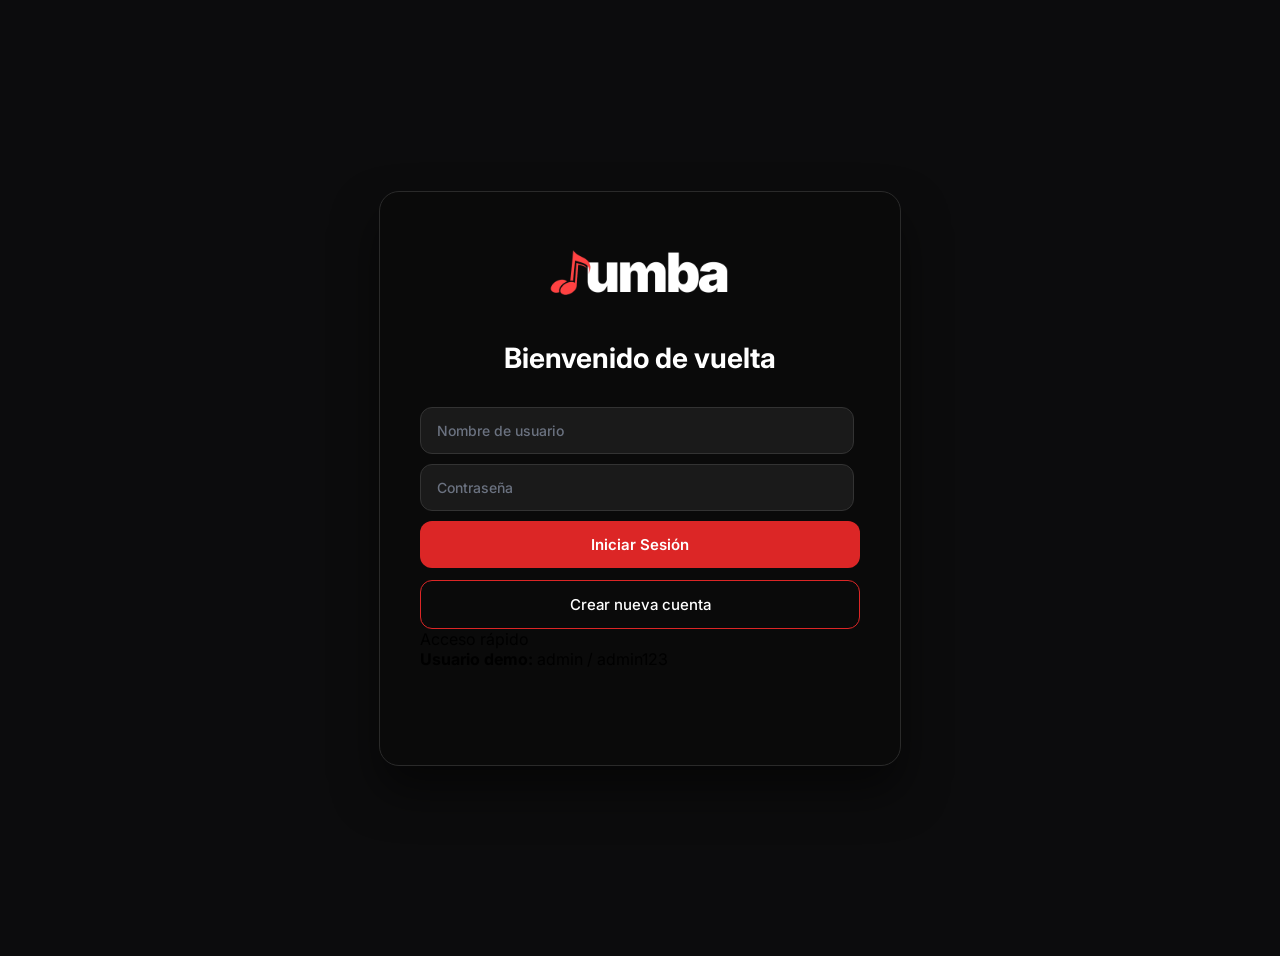
==== Rumba v1/login.html @ 4df3c46f "Primer commit - estructura inicial del proyecto" ====
<!DOCTYPE html>
<html lang="es">

<head>
    <meta charset="UTF-8">
    <meta name="viewport" content="width=device-width, initial-scale=1.0">
    <title>Login - Rumba</title>
    <link rel="stylesheet" href="style2.css">
    <link rel="stylesheet" href="login.css">
    <link href="https://fonts.googleapis.com/css2?family=Inter:wght@300;400;500;600;700;900&display=swap"
        rel="stylesheet" />
</head>

<body>
    <div class="login-container">
        <div class="login-card">
            <div class="logo-wrapper">
                <img class="logo-img" src="logo.png" alt="Rumba">
            </div>

            <h2>Bienvenido de vuelta</h2>

            <div class="input-group">
                <input type="text" id="username" placeholder="Nombre de usuario" autocomplete="off">
            </div>

            <div class="input-group">
                <input type="password" id="password" placeholder="Contraseña">
            </div>

            <button class="btn-login" onclick="login()">Iniciar Sesión</button>
            <button class="btn-register" onclick="register()">Crear nueva cuenta</button>

            <div class="divider">
                <span>Acceso rápido</span>
            </div>

            <div class="info-text">
                <strong>Usuario demo:</strong> admin / admin123
            </div>

            <div id="message" class="message"></div>
        </div>
    </div>

    <script src="Java/app.js"></script>
</body>

</html>
---- Rumba v1/style2.css ----
/* ============================================
   LOGIN PAGE - ESTILOS ESPECÍFICOS
   TODOS LOS COLORES DEFINIDOS DIRECTAMENTE
   ============================================ */

/* Contenedor principal - fondo negro */

* {
    font-family: 'Inter', sans-serif;
}

body {
    background: #0C0C0D;
}

.login-container {
    display: flex;
    justify-content: center;
    align-items: center;
    min-height: 100vh;
    padding: 20px;
    background: #0C0C0D;
}

/* Tarjeta de login - fondo negro con efecto sutil */
.login-card {
    background: #0A0A0A;
    border: 1px solid #2A2A2A;
    border-radius: 20px;
    padding: 48px 40px;
    width: 100%;
    max-width: 440px;
    box-shadow: 0 25px 45px rgba(0, 0, 0, 0.5);
}

/* Logo */
.logo-wrapper {
    text-align: center;
    margin-bottom: 32px;
}

.logo-img {
    height: 65px;
    width: auto;
}

/* Título - texto blanco */
.login-card h2 {
    text-align: center;
    font-size: 28px;
    font-weight: 700;
    color: #FFFFFF;
    margin-bottom: 32px;
}

/* Campos de entrada */
.input-group {
    margin-bottom: 10px;
}

.input-group input {
    width: 91%;
    padding: 14px 16px;
    background: #1A1A1A;
    border: 1px solid #333333;
    border-radius: 12px;
    color: #FFFFFF;
    font-size: 14px;
    font-weight: 500;
}

.input-group input:focus {
    outline: none;
    border-color: #DC2626;
    background: #222222;
}

.input-group input::placeholder {
    color: #6B7280;
}

/* Botón de inicio de sesión */
.btn-login {
    width: 100%;
    padding: 14px;
    background: #DC2626;
    color: #FFFFFF;
    border: none;
    border-radius: 12px;
    font-weight: 600;
    font-size: 15px;
    cursor: pointer;
    margin-bottom: 12px;
    transition: background 0.2s;
}

.btn-login:hover {
    background: #EF4444;
}

/* Botón de registro */
.btn-register {
    width: 100%;
    padding: 14px;
    background: transparent;
    color: #FFFFFF;
    border: 1px solid #DC2626;
    border-radius: 12px;
    font-weight: 500;
    font-size: 15px;
    cursor: pointer;
    transition: all 0.2s;
}

.btn-register:hover {
    background: rgba(220, 38, 38, 0.1);
    border-color: #EF4444;
}

/* Mensajes */
.message {
    margin-top: 24px;
    text-align: center;
    font-size: 13px;
    padding: 12px;
    border-radius: 10px;
}

.message.error {
    color: #F87171;
    background: rgba(220, 38, 38, 0.1);
}

.message.success {
    color: #4ADE80;
    background: rgba(74, 222, 128, 0.1);
}

/* Responsive */
@media (max-width: 480px) {
    .login-card {
        padding: 32px 24px;
        max-width: 95%;
    }

    .login-card h2 {
        font-size: 24px;
    }

    .logo-img {
        height: 50px;
    }

    .btn-login,
    .btn-register {
        padding: 12px;
    }
}
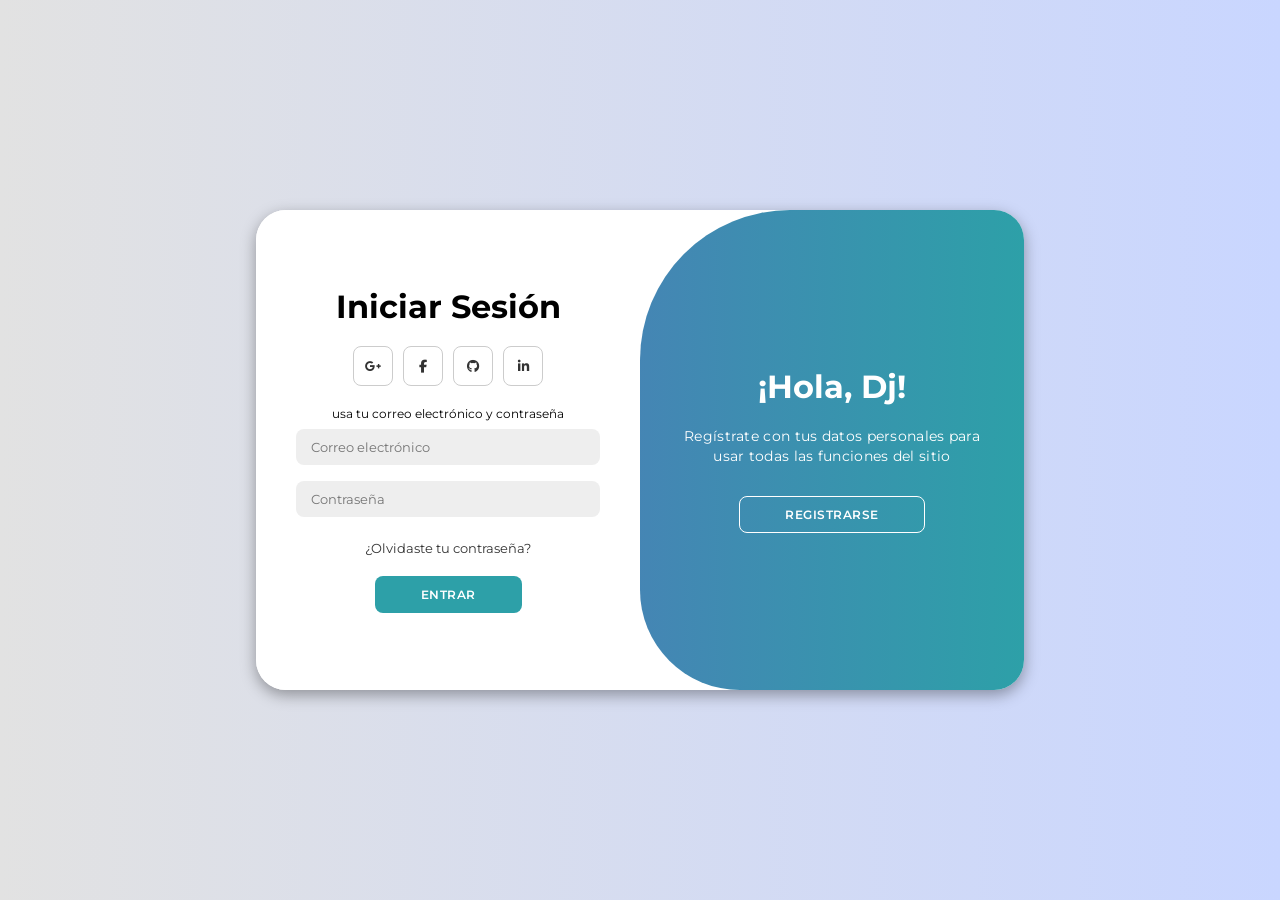
==== commit 81cf23c6: "Mejora en el login" ====
--- a/Rumba v1/login.html
+++ b/Rumba v1/login.html
@@ -2,48 +2,66 @@
 <html lang="es">
 
 <head>
-    <meta charset="UTF-8">
-    <meta name="viewport" content="width=device-width, initial-scale=1.0">
-    <title>Login - Rumba</title>
-    <link rel="stylesheet" href="style2.css">
-    <link rel="stylesheet" href="login.css">
-    <link href="https://fonts.googleapis.com/css2?family=Inter:wght@300;400;500;600;700;900&display=swap"
-        rel="stylesheet" />
+  <meta charset="UTF-8" />
+  <meta name="viewport" content="width=device-width, initial-scale=1.0" />
+  <link rel="stylesheet" href="https://cdnjs.cloudflare.com/ajax/libs/font-awesome/6.4.2/css/all.min.css" />
+  <link rel="stylesheet" href="estilos/styles.css" />
+  <title>Página de Inicio de Sesión | Caged coder</title>
 </head>
 
 <body>
-    <div class="login-container">
-        <div class="login-card">
-            <div class="logo-wrapper">
-                <img class="logo-img" src="logo.png" alt="Rumba">
-            </div>
+  <div class="container" id="container">
+    <div class="form-container sign-up">
+      <form>
+        <h1>Crear Cuenta</h1>
+        <div class="social-icons">
+          <a href="#" class="icon"><i class="fa-brands fa-google-plus-g"></i></a>
+          <a href="#" class="icon"><i class="fa-brands fa-facebook-f"></i></a>
+          <a href="#" class="icon"><i class="fa-brands fa-github"></i></a>
+          <a href="#" class="icon"><i class="fa-brands fa-linkedin-in"></i></a>
+        </div>
+        <span>usa tu correo electrónico para registrarte</span>
+        <input type="text" placeholder="Nombre" />
+        <input type="email" placeholder="Correo electrónico" />
+        <input type="password" placeholder="Contraseña" />
+        <button>Registrarse</button>
+      </form>
+    </div>
+    <div class="form-container sign-in">
+      <form>
+        <h1>Iniciar Sesión</h1>
+        <div class="social-icons">
+          <a href="#" class="icon"><i class="fa-brands fa-google-plus-g"></i></a>
+          <a href="#" class="icon"><i class="fa-brands fa-facebook-f"></i></a>
+          <a href="#" class="icon"><i class="fa-brands fa-github"></i></a>
+          <a href="#" class="icon"><i class="fa-brands fa-linkedin-in"></i></a>
+        </div>
+        <span>usa tu correo electrónico y contraseña</span>
+        <input type="email" placeholder="Correo electrónico" />
+        <input type="password" placeholder="Contraseña" />
+        <a href="#">¿Olvidaste tu contraseña?</a>
+        <button>Entrar</button>
+      </form>
+    </div>
+    <div class="toggle-container">
+      <div class="toggle">
+        <div class="toggle-panel toggle-left">
+          <h1>¡Bienvenido de nuevo!</h1>
+          <p>Ingresa tus datos personales para usar todas las funciones del sitio</p>
+          <button class="hidden" id="login">Iniciar Sesión</button>
+        </div>
+        <div class="toggle-panel toggle-right">
+          <h1>¡Hola, Dj!</h1>
+          <p>
+            Regístrate con tus datos personales para usar todas las funciones del sitio
+          </p>
+          <button class="hidden" id="register">Registrarse</button>
+        </div>
+      </div>
+    </div>
+  </div>
 
-            <h2>Bienvenido de vuelta</h2>
-
-            <div class="input-group">
-                <input type="text" id="username" placeholder="Nombre de usuario" autocomplete="off">
-            </div>
-
-            <div class="input-group">
-                <input type="password" id="password" placeholder="Contraseña">
-            </div>
-
-            <button class="btn-login" onclick="login()">Iniciar Sesión</button>
-            <button class="btn-register" onclick="register()">Crear nueva cuenta</button>
-
-            <div class="divider">
-                <span>Acceso rápido</span>
-            </div>
-
-            <div class="info-text">
-                <strong>Usuario demo:</strong> admin / admin123
-            </div>
-
-            <div id="message" class="message"></div>
-        </div>
-    </div>
-
-    <script src="Java/app.js"></script>
+  <script src="Java/Login.js"></script>
 </body>
 
 </html>
--- a/Rumba v1/estilos/styles.css
+++ b/Rumba v1/estilos/styles.css
@@ -0,0 +1,210 @@
+@import url('https://fonts.googleapis.com/css2?family=Montserrat:wght@300;400;500;600;700&display=swap');
+
+*{
+    margin: 0;
+    padding: 0;
+    box-sizing: border-box;
+    font-family: 'Montserrat', sans-serif;
+}
+
+body{
+    background-color: #c9d6ff;
+    background: linear-gradient(to right, #e2e2e2, #c9d6ff);
+    display: flex;
+    align-items: center;
+    justify-content: center;
+    flex-direction: column;
+    height: 100vh;
+}
+
+.container{
+    background-color: #fff;
+    border-radius: 30px;
+    box-shadow: 0 5px 15px rgba(0, 0, 0, 0.35);
+    position: relative;
+    overflow: hidden;
+    width: 768px;
+    max-width: 100%;
+    min-height: 480px;
+}
+
+.container p{
+    font-size: 14px;
+    line-height: 20px;
+    letter-spacing: 0.3px;
+    margin: 20px 0;
+}
+
+.container span{
+    font-size: 12px;
+}
+
+.container a{
+    color: #333;
+    font-size: 13px;
+    text-decoration: none;
+    margin: 15px 0 10px;
+}
+
+.container button{
+    background-color: #2da0a8;
+    color: #fff;
+    font-size: 12px;
+    padding: 10px 45px;
+    border: 1px solid transparent;
+    border-radius: 8px;
+    font-weight: 600;
+    letter-spacing: 0.5px;
+    text-transform: uppercase;
+    margin-top: 10px;
+    cursor: pointer;
+}
+
+.container button.hidden{
+    background-color: transparent;
+    border-color: #fff;
+}
+
+.container form{
+    background-color: #fff;
+    display: flex;
+    align-items: center;
+    justify-content: center;
+    flex-direction: column;
+    padding: 0 40px;
+    height: 100%;
+}
+
+.container input{
+    background-color: #eee;
+    border: none;
+    margin: 8px 0;
+    padding: 10px 15px;
+    font-size: 13px;
+    border-radius: 8px;
+    width: 100%;
+    outline: none;
+}
+
+.form-container{
+    position: absolute;
+    top: 0;
+    height: 100%;
+    transition: all 0.6s ease-in-out;
+}
+
+.sign-in{
+    left: 0;
+    width: 50%;
+    z-index: 2;
+}
+
+.container.active .sign-in{
+    transform: translateX(100%);
+}
+
+.sign-up{
+    left: 0;
+    width: 50%;
+    opacity: 0;
+    z-index: 1;
+}
+
+.container.active .sign-up{
+    transform: translateX(100%);
+    opacity: 1;
+    z-index: 5;
+    animation: move 0.6s;
+}
+
+@keyframes move{
+    0%, 49.99%{
+        opacity: 0;
+        z-index: 1;
+    }
+    50%, 100%{
+        opacity: 1;
+        z-index: 5;
+    }
+}
+
+.social-icons{
+    margin: 20px 0;
+}
+
+.social-icons a{
+    border: 1px solid #ccc;
+    border-radius: 20%;
+    display: inline-flex;
+    justify-content: center;
+    align-items: center;
+    margin: 0 3px;
+    width: 40px;
+    height: 40px;
+}
+
+.toggle-container{
+    position: absolute;
+    top: 0;
+    left: 50%;
+    width: 50%;
+    height: 100%;
+    overflow: hidden;
+    transition: all 0.6s ease-in-out;
+    border-radius: 150px 0 0 100px;
+    z-index: 1000;
+}
+
+.container.active .toggle-container{
+    transform: translateX(-100%);
+    border-radius: 0 150px 100px 0;
+}
+
+.toggle{
+    background-color: #2da0a8;
+    height: 100%;
+    background: linear-gradient(to right, #5c6bc0, #2da0a8);
+    color: #fff;
+    position: relative;
+    left: -100%;
+    height: 100%;
+    width: 200%;
+    transform: translateX(0);
+    transition: all 0.6s ease-in-out;
+}
+
+.container.active .toggle{
+    transform: translateX(50%);
+}
+
+.toggle-panel{
+    position: absolute;
+    width: 50%;
+    height: 100%;
+    display: flex;
+    align-items: center;
+    justify-content: center;
+    flex-direction: column;
+    padding: 0 30px;
+    text-align: center;
+    top: 0;
+    transform: translateX(0);
+    transition: all 0.6s ease-in-out;
+}
+
+.toggle-left{
+    transform: translateX(-200%);
+}
+
+.container.active .toggle-left{
+    transform: translateX(0);
+}
+
+.toggle-right{
+    right: 0;
+    transform: translateX(0);
+}
+
+.container.active .toggle-right{
+    transform: translateX(200%);
+}
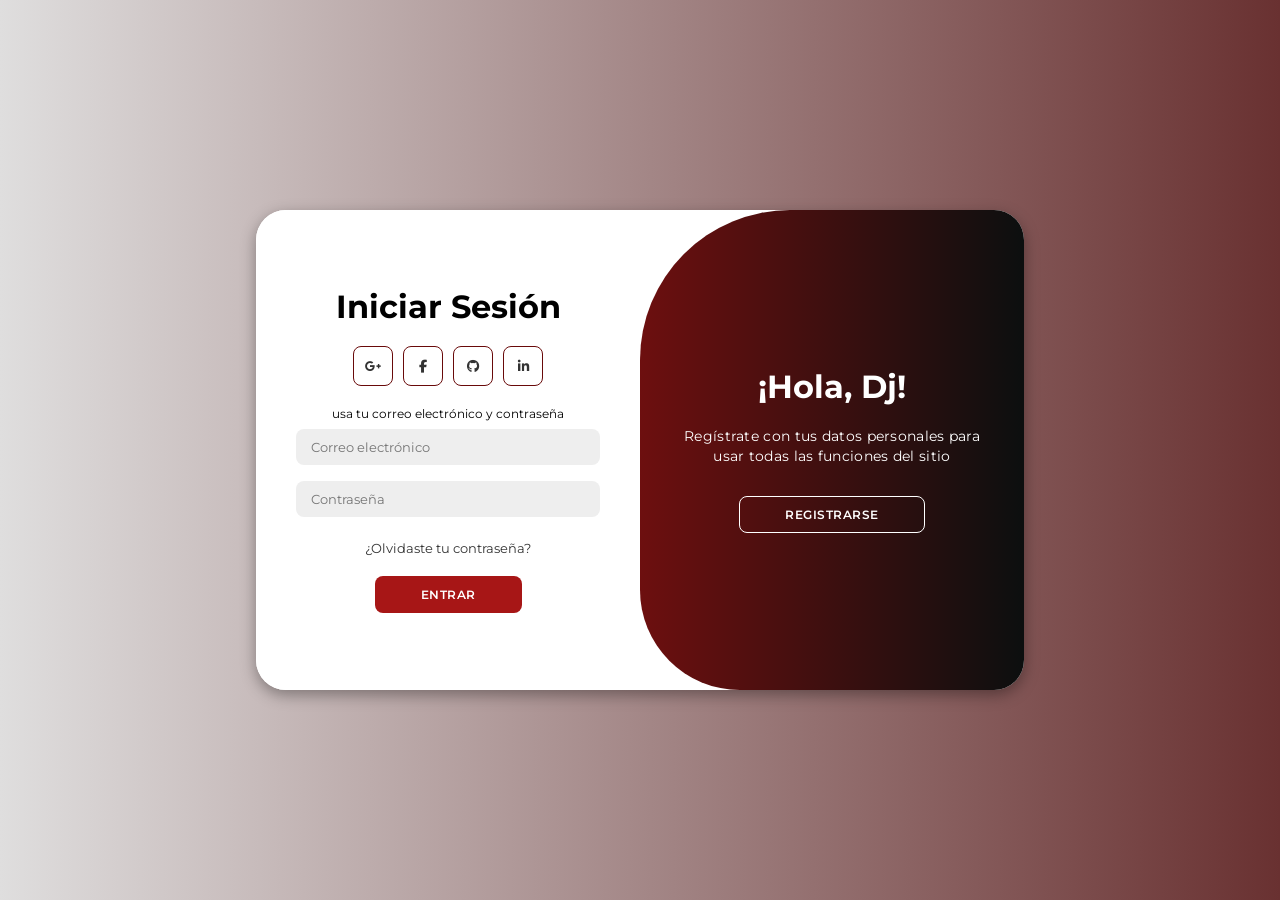
==== commit 4da71a07: "Seguridad de inicio v1" ====
--- a/Rumba v1/login.html
+++ b/Rumba v1/login.html
@@ -6,50 +6,67 @@
   <meta name="viewport" content="width=device-width, initial-scale=1.0" />
   <link rel="stylesheet" href="https://cdnjs.cloudflare.com/ajax/libs/font-awesome/6.4.2/css/all.min.css" />
   <link rel="stylesheet" href="estilos/styles.css" />
-  <title>Página de Inicio de Sesión | Caged coder</title>
+  <title>Login</title>
 </head>
 
 <body>
   <div class="container" id="container">
+
+    <!-- REGISTRO -->
     <div class="form-container sign-up">
       <form>
         <h1>Crear Cuenta</h1>
+
         <div class="social-icons">
           <a href="#" class="icon"><i class="fa-brands fa-google-plus-g"></i></a>
           <a href="#" class="icon"><i class="fa-brands fa-facebook-f"></i></a>
           <a href="#" class="icon"><i class="fa-brands fa-github"></i></a>
           <a href="#" class="icon"><i class="fa-brands fa-linkedin-in"></i></a>
         </div>
+
         <span>usa tu correo electrónico para registrarte</span>
-        <input type="text" placeholder="Nombre" />
-        <input type="email" placeholder="Correo electrónico" />
-        <input type="password" placeholder="Contraseña" />
-        <button>Registrarse</button>
+
+        <input type="text" id="regNombre" placeholder="Nombre" />
+        <input type="email" id="regEmail" placeholder="Correo electrónico" />
+        <input type="password" id="regPassword" placeholder="Contraseña" />
+
+        <button type="button" id="btnRegistrar">Registrarse</button>
       </form>
     </div>
+
+    <!-- LOGIN -->
     <div class="form-container sign-in">
       <form>
         <h1>Iniciar Sesión</h1>
+
         <div class="social-icons">
           <a href="#" class="icon"><i class="fa-brands fa-google-plus-g"></i></a>
           <a href="#" class="icon"><i class="fa-brands fa-facebook-f"></i></a>
           <a href="#" class="icon"><i class="fa-brands fa-github"></i></a>
           <a href="#" class="icon"><i class="fa-brands fa-linkedin-in"></i></a>
         </div>
+
         <span>usa tu correo electrónico y contraseña</span>
-        <input type="email" placeholder="Correo electrónico" />
-        <input type="password" placeholder="Contraseña" />
+
+        <input type="email" id="logEmail" placeholder="Correo electrónico" />
+        <input type="password" id="logPassword" placeholder="Contraseña" />
+
         <a href="#">¿Olvidaste tu contraseña?</a>
-        <button>Entrar</button>
+
+        <button type="button" id="btnLogin">Entrar</button>
       </form>
     </div>
+
+    <!-- PANEL ANIMADO -->
     <div class="toggle-container">
       <div class="toggle">
+
         <div class="toggle-panel toggle-left">
           <h1>¡Bienvenido de nuevo!</h1>
           <p>Ingresa tus datos personales para usar todas las funciones del sitio</p>
           <button class="hidden" id="login">Iniciar Sesión</button>
         </div>
+
         <div class="toggle-panel toggle-right">
           <h1>¡Hola, Dj!</h1>
           <p>
@@ -57,8 +74,10 @@
           </p>
           <button class="hidden" id="register">Registrarse</button>
         </div>
+
       </div>
     </div>
+
   </div>
 
   <script src="Java/Login.js"></script>
--- a/Rumba v1/estilos/styles.css
+++ b/Rumba v1/estilos/styles.css
@@ -9,7 +9,7 @@
 
 body{
     background-color: #c9d6ff;
-    background: linear-gradient(to right, #e2e2e2, #c9d6ff);
+    background: linear-gradient(to right, #dfdede, #693131);
     display: flex;
     align-items: center;
     justify-content: center;
@@ -47,7 +47,7 @@
 }
 
 .container button{
-    background-color: #2da0a8;
+    background-color: #a71616;
     color: #fff;
     font-size: 12px;
     padding: 10px 45px;
@@ -133,7 +133,7 @@
 }
 
 .social-icons a{
-    border: 1px solid #ccc;
+    border: 1px solid #690a0a;
     border-radius: 20%;
     display: inline-flex;
     justify-content: center;
@@ -161,9 +161,9 @@
 }
 
 .toggle{
-    background-color: #2da0a8;
-    height: 100%;
-    background: linear-gradient(to right, #5c6bc0, #2da0a8);
+    background-color: #a82d2d;
+    height: 100%;
+    background: linear-gradient(to right, #ce0f0f, #0c0f0f);
     color: #fff;
     position: relative;
     left: -100%;
@@ -207,4 +207,5 @@
 
 .container.active .toggle-right{
     transform: translateX(200%);
-}+}
+
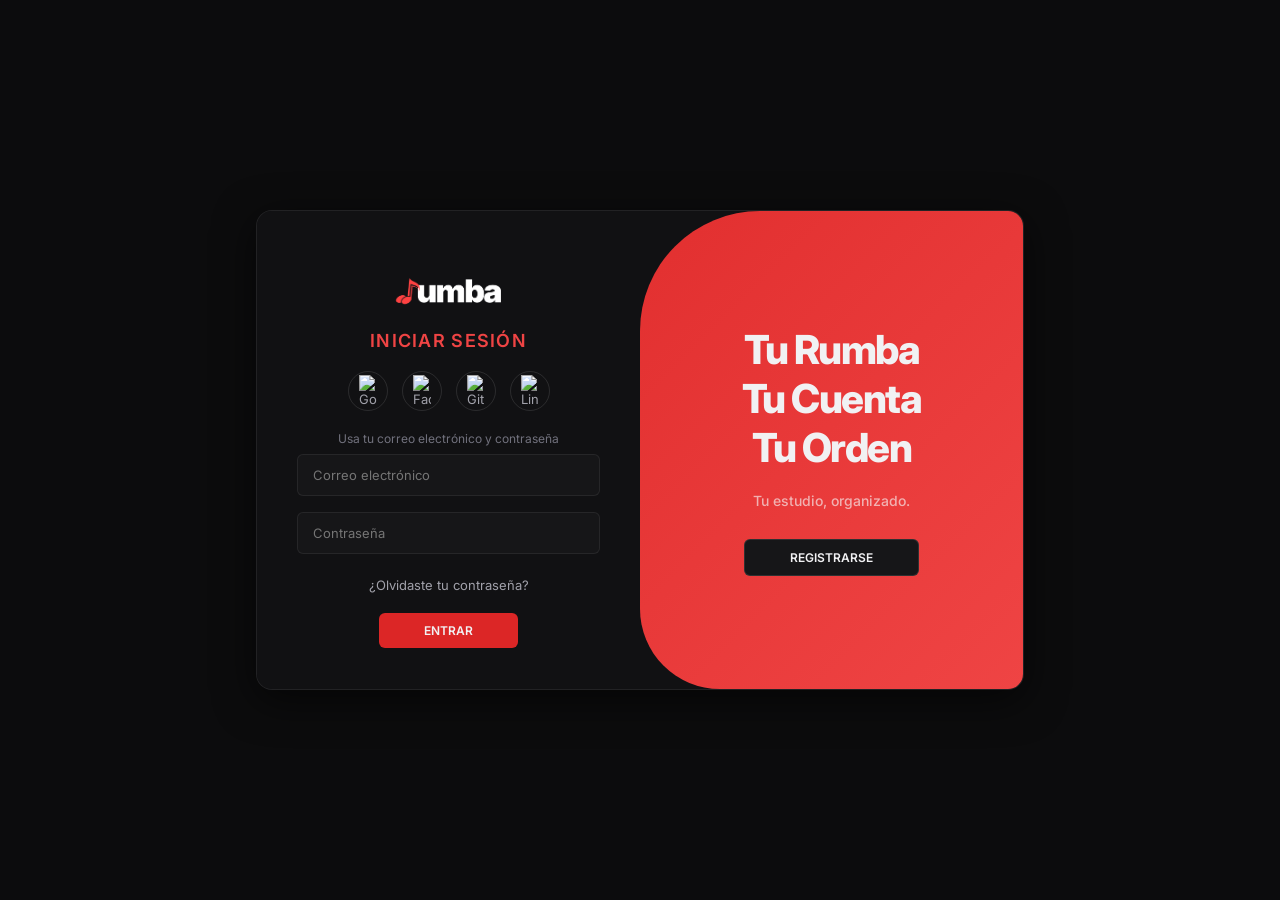
==== commit 662c47fb: "Ajustando login con estilo uniforme al index, arreglos varios en scripts" ====
--- a/Rumba v1/login.html
+++ b/Rumba v1/login.html
@@ -4,9 +4,14 @@
 <head>
   <meta charset="UTF-8" />
   <meta name="viewport" content="width=device-width, initial-scale=1.0" />
-  <link rel="stylesheet" href="https://cdnjs.cloudflare.com/ajax/libs/font-awesome/6.4.2/css/all.min.css" />
+  <!-- <link rel="stylesheet" href="https://cdnjs.cloudflare.com/ajax/libs/font-awesome/6.4.2/css/all.min.css" /> -->
+  <!-- No hace falta usar otra libreria que la de Icons8 -->
+
+  <link href="https://fonts.googleapis.com/css2?family=Inter:wght@300;400;500;600;700;900&display=swap"
+    rel="stylesheet" />
   <link rel="stylesheet" href="estilos/styles.css" />
-  <title>Login</title>
+  <title>Rumba</title>
+  <link rel="shortcut icon" href="favicon.png" type="image/x-icon">
 </head>
 
 <body>
@@ -15,16 +20,25 @@
     <!-- REGISTRO -->
     <div class="form-container sign-up">
       <form>
-        <h1>Crear Cuenta</h1>
+        <img src="logo.png" alt="" class="logo-img">
+        <h1 class="login-header">Crear Cuenta</h1>
 
         <div class="social-icons">
-          <a href="#" class="icon"><i class="fa-brands fa-google-plus-g"></i></a>
-          <a href="#" class="icon"><i class="fa-brands fa-facebook-f"></i></a>
-          <a href="#" class="icon"><i class="fa-brands fa-github"></i></a>
-          <a href="#" class="icon"><i class="fa-brands fa-linkedin-in"></i></a>
+          <a href="#" class="icon">
+            <img src="https://img.icons8.com/ios-filled/50/ffffff/google-logo.png" alt="Google">
+          </a>
+          <a href="#" class="icon">
+            <img src="https://img.icons8.com/ios-filled/50/ffffff/facebook--v1.png" alt="Facebook">
+          </a>
+          <a href="#" class="icon">
+            <img src="https://img.icons8.com/ios-filled/50/ffffff/github.png" alt="GitHub">
+          </a>
+          <a href="#" class="icon">
+            <img src="https://img.icons8.com/ios-filled/50/ffffff/linkedin.png" alt="LinkedIn">
+          </a>
         </div>
 
-        <span>usa tu correo electrónico para registrarte</span>
+        <span>Usa tu correo electrónico para registrarte</span>
 
         <input type="text" id="regNombre" placeholder="Nombre" />
         <input type="email" id="regEmail" placeholder="Correo electrónico" />
@@ -37,16 +51,25 @@
     <!-- LOGIN -->
     <div class="form-container sign-in">
       <form>
-        <h1>Iniciar Sesión</h1>
+        <img src="logo.png" alt="" class="logo-img">
+        <h1 class="login-header">Iniciar Sesión</h1>
 
         <div class="social-icons">
-          <a href="#" class="icon"><i class="fa-brands fa-google-plus-g"></i></a>
-          <a href="#" class="icon"><i class="fa-brands fa-facebook-f"></i></a>
-          <a href="#" class="icon"><i class="fa-brands fa-github"></i></a>
-          <a href="#" class="icon"><i class="fa-brands fa-linkedin-in"></i></a>
+          <a href="#" class="icon">
+            <img src="https://img.icons8.com/ios-filled/50/ffffff/google-logo.png" alt="Google">
+          </a>
+          <a href="#" class="icon">
+            <img src="https://img.icons8.com/ios-filled/50/ffffff/facebook--v1.png" alt="Facebook">
+          </a>
+          <a href="#" class="icon">
+            <img src="https://img.icons8.com/ios-filled/50/ffffff/github.png" alt="GitHub">
+          </a>
+          <a href="#" class="icon">
+            <img src="https://img.icons8.com/ios-filled/50/ffffff/linkedin.png" alt="LinkedIn">
+          </a>
         </div>
 
-        <span>usa tu correo electrónico y contraseña</span>
+        <span>Usa tu correo electrónico y contraseña</span>
 
         <input type="email" id="logEmail" placeholder="Correo electrónico" />
         <input type="password" id="logPassword" placeholder="Contraseña" />
@@ -62,16 +85,19 @@
       <div class="toggle">
 
         <div class="toggle-panel toggle-left">
-          <h1>¡Bienvenido de nuevo!</h1>
-          <p>Ingresa tus datos personales para usar todas las funciones del sitio</p>
+          <h1>¡Listo para crear!</h1>
+          <p class="text-highlight">Entra y organiza ese caos creativo a los que llamas “proyectos”.</p>
           <button class="hidden" id="login">Iniciar Sesión</button>
         </div>
 
         <div class="toggle-panel toggle-right">
-          <h1>¡Hola, Dj!</h1>
-          <p>
-            Regístrate con tus datos personales para usar todas las funciones del sitio
+          <h1>Tu Rumba</h1>
+          <h1>Tu Cuenta</h1>
+          <h1>Tu Orden</h1>
+          <p class="text-highlight">
+            Tu estudio, organizado.
           </p>
+          <!-- <p class="text-secondary">¿No tienes cuenta? Créala aquí:</p> -->
           <button class="hidden" id="register">Registrarse</button>
         </div>
 
--- a/Rumba v1/estilos/styles.css
+++ b/Rumba v1/estilos/styles.css
@@ -1,26 +1,68 @@
-@import url('https://fonts.googleapis.com/css2?family=Montserrat:wght@300;400;500;600;700&display=swap');
-
-*{
+/* trayendo la paleta de colores que estabamos usando porque el login tenía diferentes rojos que el index */
+
+:root {
+    --red-600: #DC2626;
+    --red-500: #EF4444;
+    --red-400: #F87171;
+
+    --gray-950: #0C0C0D;
+    --gray-900: #111113;
+    --gray-850: #161618;
+    --gray-800: #1C1C1F;
+    --gray-750: #222226;
+    --gray-600: #3A3A42;
+    --gray-500: #52525E;
+    --gray-400: #71717D;
+    --gray-300: #A1A1AA;
+
+    --bg: var(--gray-950);
+    --bg-card: var(--gray-900);
+    --bg-surface: var(--gray-850);
+    --bg-hover: var(--gray-800);
+    --border: rgba(255, 255, 255, 0.07);
+    --border-mid: rgba(255, 255, 255, 0.11);
+    --text-primary: #F1F1F3;
+    --text-secondary: var(--gray-300);
+    --text-muted: var(--gray-400);
+    --accent: var(--red-600);
+    --accent-hover: var(--red-500);
+
+    --font: 'Inter', sans-serif;
+    --radius-sm: 6px;
+    --radius-md: 10px;
+    --radius-lg: 16px;
+}
+
+/* RESET */
+* {
     margin: 0;
     padding: 0;
     box-sizing: border-box;
-    font-family: 'Montserrat', sans-serif;
-}
-
-body{
-    background-color: #c9d6ff;
-    background: linear-gradient(to right, #dfdede, #693131);
+    font-family: var(--font);
+}
+
+/* BODY */
+body {
+    background: var(--bg);
     display: flex;
     align-items: center;
     justify-content: center;
-    flex-direction: column;
     height: 100vh;
 }
 
-.container{
-    background-color: #fff;
-    border-radius: 30px;
-    box-shadow: 0 5px 15px rgba(0, 0, 0, 0.35);
+h1 {
+    font-weight: 800;
+    font-size: 40px;
+    letter-spacing: -1.5px;
+    color: var(--text-primary);
+}
+
+/* CONTAINER */
+.container {
+    background: var(--bg-card);
+    border-radius: var(--radius-lg);
+    border: 1px solid var(--border);
+    box-shadow: 0 10px 40px rgba(0, 0, 0, 0.6);
     position: relative;
     overflow: hidden;
     width: 768px;
@@ -28,45 +70,62 @@
     min-height: 480px;
 }
 
-.container p{
+/* TEXT */
+.container p {
     font-size: 14px;
-    line-height: 20px;
-    letter-spacing: 0.3px;
+    color: var(--text-secondary);
     margin: 20px 0;
 }
 
-.container span{
+.container span {
     font-size: 12px;
-}
-
-.container a{
-    color: #333;
+    color: var(--text-muted);
+}
+
+.container a {
+    color: var(--text-secondary);
     font-size: 13px;
     text-decoration: none;
     margin: 15px 0 10px;
 }
 
-.container button{
-    background-color: #a71616;
-    color: #fff;
+.container a:hover {
+    color: var(--accent);
+}
+
+
+/* BUTTON */
+.container button {
+    background: var(--accent);
+    color: var(--text-primary);
     font-size: 12px;
     padding: 10px 45px;
-    border: 1px solid transparent;
-    border-radius: 8px;
+    border: none;
+    border-radius: var(--radius-sm);
     font-weight: 600;
-    letter-spacing: 0.5px;
     text-transform: uppercase;
     margin-top: 10px;
     cursor: pointer;
-}
-
-.container button.hidden{
-    background-color: transparent;
-    border-color: #fff;
-}
-
-.container form{
-    background-color: #fff;
+    transition: 0.3s;
+}
+
+.container button:hover {
+    background: var(--accent-hover);
+}
+
+.container button.hidden {
+    background: var(--bg-surface);
+    border: 1px solid var(--border-mid);
+}
+
+.container button.hidden:hover {
+    background: var(--accent-hover);
+    border: 1px solid var(--border-mid);
+}
+
+/* FORM */
+.container form {
+    background: var(--bg-card);
     display: flex;
     align-items: center;
     justify-content: center;
@@ -75,109 +134,160 @@
     height: 100%;
 }
 
-.container input{
-    background-color: #eee;
-    border: none;
+.container p.text-highlight {
+    color: rgba(245, 245, 245, 0.637);
+    font-weight: 500;
+}
+
+.container p.text-secondary {
+    font-size: smaller;
+    color: rgba(255, 255, 255, 0.349);
+    font-weight: 500;
+}
+
+/* INPUT */
+.container input {
+    background: var(--bg-surface);
+    border: 1px solid var(--border);
     margin: 8px 0;
-    padding: 10px 15px;
+    padding: 12px 15px;
     font-size: 13px;
-    border-radius: 8px;
+    border-radius: var(--radius-sm);
     width: 100%;
     outline: none;
-}
-
-.form-container{
+    color: var(--text-primary);
+}
+
+.container input:focus {
+    border-color: var(--accent);
+}
+
+/* FORM CONTAINER */
+.form-container {
     position: absolute;
     top: 0;
     height: 100%;
-    transition: all 0.6s ease-in-out;
-}
-
-.sign-in{
+    transition: 0.6s ease-in-out;
+}
+
+/* SIGN IN */
+.sign-in {
     left: 0;
     width: 50%;
     z-index: 2;
 }
 
-.container.active .sign-in{
+.container.active .sign-in {
     transform: translateX(100%);
 }
 
-.sign-up{
+/* SIGN UP */
+.sign-up {
     left: 0;
     width: 50%;
     opacity: 0;
     z-index: 1;
 }
 
-.container.active .sign-up{
+.container.active .sign-up {
     transform: translateX(100%);
     opacity: 1;
     z-index: 5;
-    animation: move 0.6s;
-}
-
-@keyframes move{
-    0%, 49.99%{
+    animation: fadeIn 0.6s;
+}
+
+@keyframes fadeIn {
+
+    0%,
+    49% {
         opacity: 0;
-        z-index: 1;
     }
-    50%, 100%{
+
+    50%,
+    100% {
         opacity: 1;
-        z-index: 5;
     }
 }
 
-.social-icons{
+/* SOCIAL ICONS */
+.social-icons {
     margin: 20px 0;
 }
 
-.social-icons a{
-    border: 1px solid #690a0a;
-    border-radius: 20%;
+/* Style brayan extraido index */
+
+.logo-img {
+    width: 120px;
+    margin: 20px;
+    /* display: block; */
+}
+
+.login-header {
+    font-size: 18px;
+    font-weight: 600;
+    text-transform: uppercase;
+    letter-spacing: 0.07em;
+    color: var(--accent-hover);
+}
+
+
+.social-icons a {
+    border: 1px solid var(--border-mid);
+    border-radius: 50%;
     display: inline-flex;
     justify-content: center;
     align-items: center;
-    margin: 0 3px;
+    margin: 0 5px;
     width: 40px;
     height: 40px;
-}
-
-.toggle-container{
+    color: var(--text-secondary);
+    transition: 0.3s;
+}
+
+.social-icons img {
+    width: 18px;
+}
+
+.social-icons a:hover {
+    border-color: var(--accent);
+    color: var(--accent);
+}
+
+/* TOGGLE */
+.toggle-container {
     position: absolute;
     top: 0;
     left: 50%;
     width: 50%;
     height: 100%;
     overflow: hidden;
-    transition: all 0.6s ease-in-out;
-    border-radius: 150px 0 0 100px;
+    transition: 0.6s ease-in-out;
+    border-radius: 120px 0 0 80px;
     z-index: 1000;
 }
 
-.container.active .toggle-container{
+.container.active .toggle-container {
     transform: translateX(-100%);
-    border-radius: 0 150px 100px 0;
-}
-
-.toggle{
-    background-color: #a82d2d;
-    height: 100%;
-    background: linear-gradient(to right, #ce0f0f, #0c0f0f);
-    color: #fff;
+    border-radius: 0 120px 80px 0;
+}
+
+/* TOGGLE BACKGROUND */
+.toggle {
+    background: linear-gradient(135deg, var(--accent), var(--accent-hover));
+    color: var(--text-primary);
     position: relative;
     left: -100%;
-    height: 100%;
     width: 200%;
-    transform: translateX(0);
-    transition: all 0.6s ease-in-out;
-}
-
-.container.active .toggle{
+    height: 100%;
+    transition: 0.6s ease-in-out;
+}
+
+.container.active .toggle {
     transform: translateX(50%);
 }
 
-.toggle-panel{
+/* PANELES */
+.toggle-panel {
     position: absolute;
     width: 50%;
     height: 100%;
@@ -187,25 +297,21 @@
     flex-direction: column;
     padding: 0 30px;
     text-align: center;
-    top: 0;
+    transition: 0.6s ease-in-out;
+}
+
+.toggle-left {
+    transform: translateX(-200%);
+}
+
+.container.active .toggle-left {
     transform: translateX(0);
-    transition: all 0.6s ease-in-out;
-}
-
-.toggle-left{
-    transform: translateX(-200%);
-}
-
-.container.active .toggle-left{
-    transform: translateX(0);
-}
-
-.toggle-right{
+}
+
+.toggle-right {
     right: 0;
-    transform: translateX(0);
-}
-
-.container.active .toggle-right{
+}
+
+.container.active .toggle-right {
     transform: translateX(200%);
-}
-
+}
